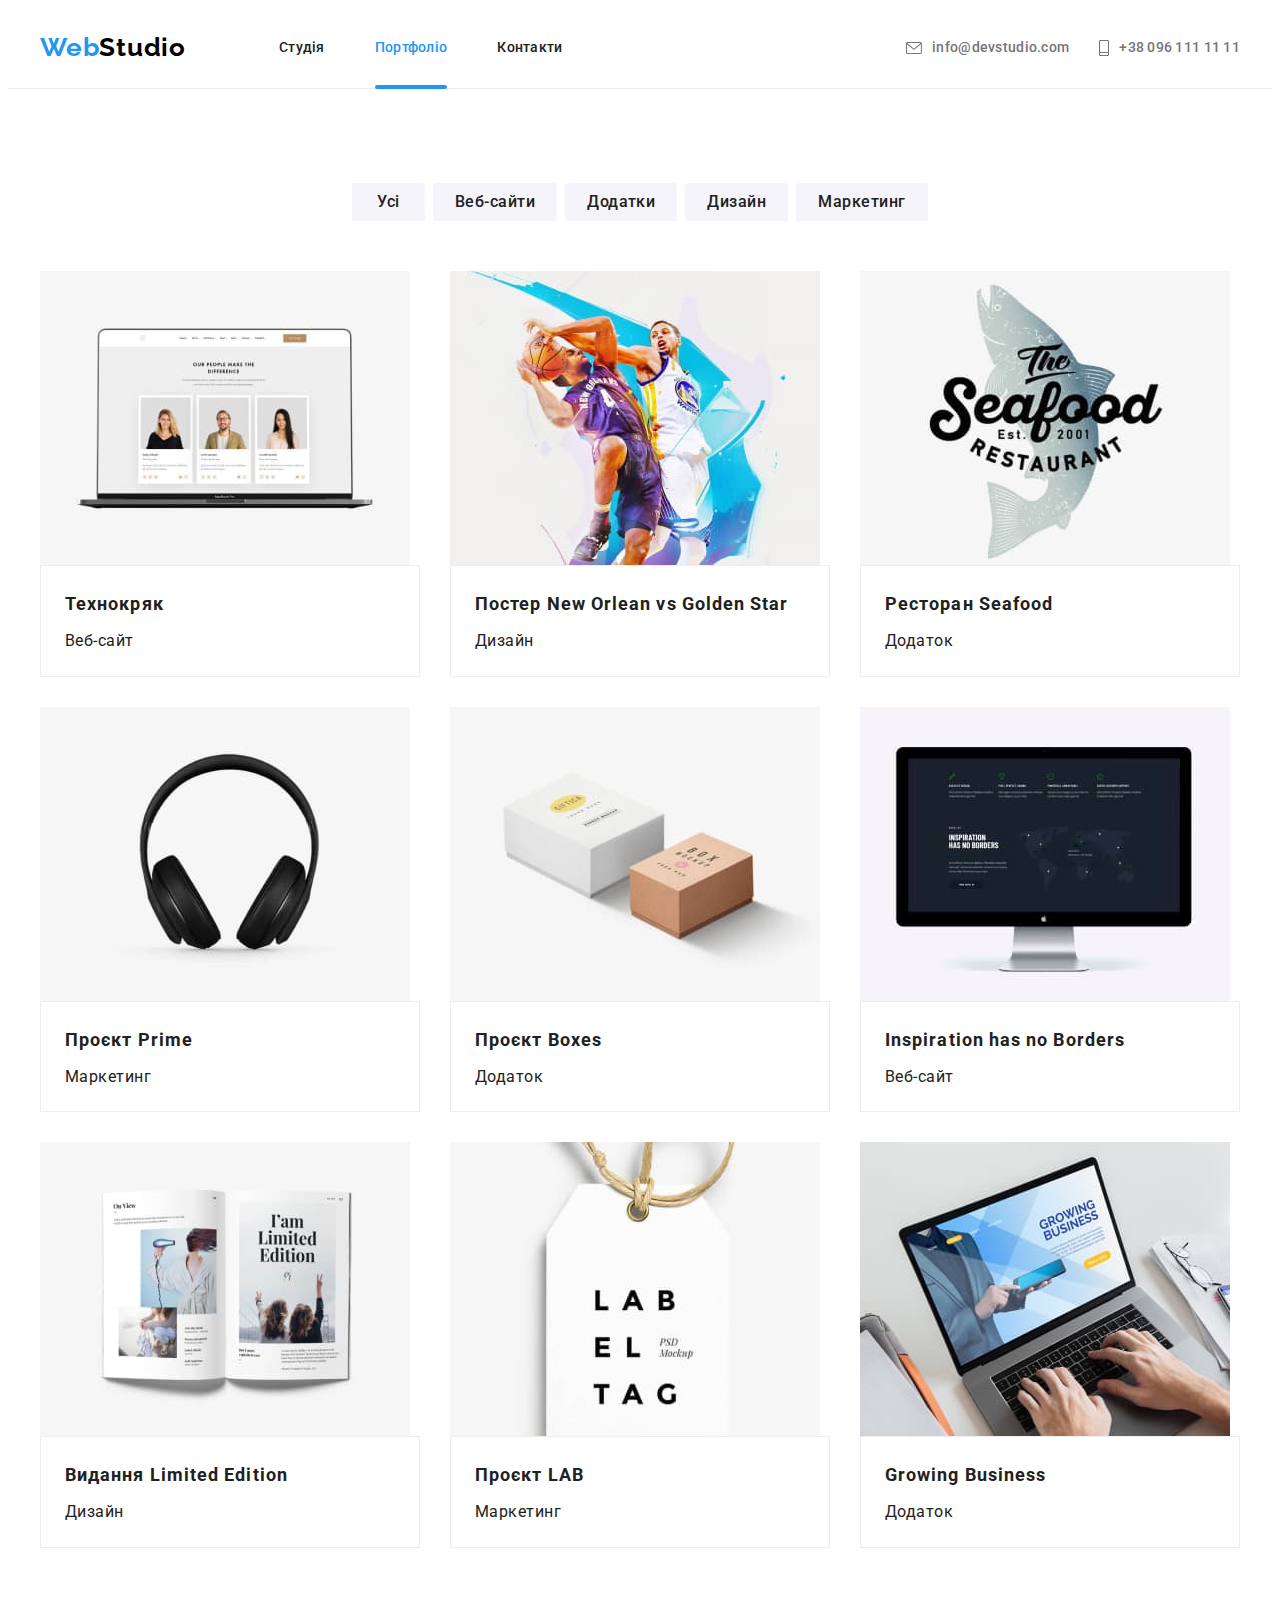
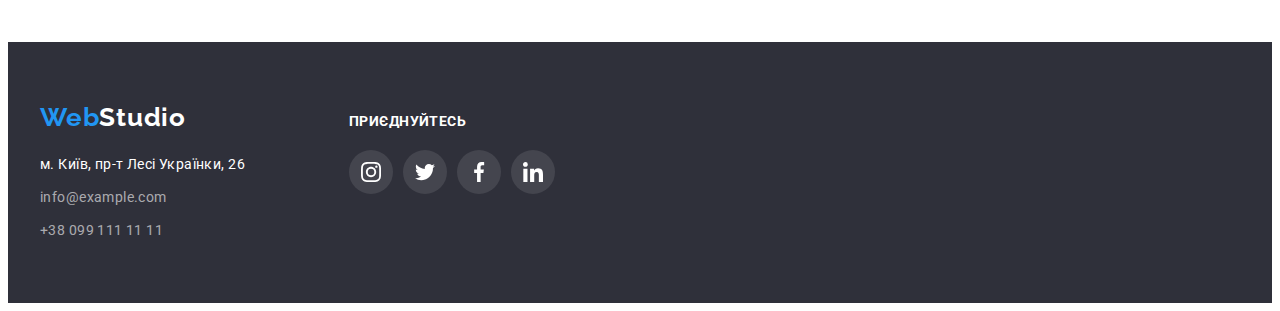
==== portfolio.html @ 79c246cd "Додано файли з попереднього репозиторія" ====
<!DOCTYPE html>
<html lang="uk">
  <head>
    <meta charset="UTF-8" />
    <meta http-equiv="X-UA-Compatible" content="IE=edge" />
    <meta name="viewport" content="width=device-width, initial-scale=1.0" />
    <title>WebStudio</title>
    <link
      rel="stylesheet"
      href="https://cdnjs.cloudflare.com/ajax/libs/modern-normalize/1.1.0/modern-normalize.min.css"
      integrity="sha512-wpPYUAdjBVSE4KJnH1VR1HeZfpl1ub8YT/NKx4PuQ5NmX2tKuGu6U/JRp5y+Y8XG2tV+wKQpNHVUX03MfMFn9Q=="
      crossorigin="anonymous"
      referrerpolicy="no-referrer"
    />
    <link rel="preconnect" href="https://fonts.googleapis.com" />
    <link rel="preconnect" href="https://fonts.gstatic.com" crossorigin />
    <link
      href="https://fonts.googleapis.com/css2?family=Raleway:wght@700&family=Roboto:wght@400;500;700;900&display=swap"
      rel="stylesheet"
    />
    <link rel="stylesheet" href="./css/styles.css" />
  </head>
  <body>
    <header class="header">
      <div class="container header-container">
        <nav class="header-nav">
          <a class="logo link" href="./index.html" lang="en"
            >Web<span lang="en">Studio</span></a
          >
          <ul class="header-list list">
            <li class="header-item">
              <a class="header-nav-link link" href="./index.html">Студія</a>
            </li>
            <li class="header-item">
              <a class="header-nav-link link current" href="./portfolio.html"
                >Портфоліо</a
              >
            </li>
            <li class="header-item">
              <a class="header-nav-link link" href="#">Контакти</a>
            </li>
          </ul>
        </nav>
        <ul class="header-contact-list list">
          <li class="header-contact-item">
            <a
              class="header-contact-link mailto nav-link link"
              href="mailto:info@devstudio.com"
            >
              <svg class="icon-header" width="16" height="12">
                <use href="./images/symbol-defs.svg#icon-mailto"></use>
              </svg>
              info@devstudio.com</a
            >
          </li>
          <li class="header-contact-item item">
            <a
              class="header-contact-link number nav-link link"
              href="tel:+380961111111"
            >
              <svg class="icon-header" width="10" height="16">
                <use href="./images/symbol-defs.svg#icon-phone"></use>
              </svg>
              +38 096 111 11 11</a
            >
          </li>
        </ul>
      </div>
    </header>
    <main>
      <section class="portfolio section">
        <div class="container">
          <h1 class="visually-hidden">Портфоліо</h1>
          <ul class="btn-list list">
            <li class="btn-item">
              <button class="portfolio-btn first btn" type="button">Усі</button>
            </li>
            <li class="btn-item">
              <button class="portfolio-btn btn" type="button">Веб-сайти</button>
            </li>
            <li class="btn-item">
              <button class="portfolio-btn btn" type="button">Додатки</button>
            </li>
            <li class="btn-item">
              <button class="portfolio-btn btn" type="button">Дизайн</button>
            </li>
            <li class="btn-item">
              <button class="portfolio-btn btn" type="button">Маркетинг</button>
            </li>
          </ul>
          <ul class="portfolio-list list">
            <li class="portfolio-item">
              <a class="portfolio-link">
                <div class="portfolio-cover-container">
                  <img
                    class="portfolio-image"
                    src="./images/portfolio/screen-laptop.jpg"
                    alt="Екран монітору"
                    width="370"
                    height="294"
                  />
                  <p class="portfolio-cover-text">
                    Ресурс пропонує комплексні пропозиції з різним рівнем
                    функціоналу та сервісів. Все це дозволить відвідувачу
                    отримати вичерпні відомості про компанію чи приватну особу.
                  </p>
                </div>
                <div class="portfolio-contant">
                  <h2 class="portfolio-title">Технокряк</h2>
                  <p class="portfolio-text">Веб-сайт</p>
                </div>
              </a>
            </li>
            <li class="portfolio-item">
              <a class="portfolio-link">
                <div class="portfolio-cover-container">
                  <img
                    class="portfolio-image"
                    src="./images/portfolio/two-play-ball.jpg"
                    alt="Двоє людей грає в баскетбол"
                    width="370"
                    height="294"
                  />
                  <p class="portfolio-cover-text"></p>
                </div>
                <div class="portfolio-contant">
                  <h2 class="portfolio-title">
                    Постер <span lang="en">New Orlean vs Golden Star</span>
                  </h2>
                  <p class="portfolio-text">Дизайн</p>
                </div>
              </a>
            </li>
            <li class="portfolio-item">
              <a class="portfolio-link">
                <div class="portfolio-cover-container">
                  <img
                    class="portfolio-image"
                    src="./images/portfolio/seafood.jpg"
                    alt="Логотип ресторану морської їжі"
                    width="370"
                    height="294"
                  />
                  <p class="portfolio-cover-text"></p>
                </div>
                <div class="portfolio-contant">
                  <h2 class="portfolio-title">
                    Ресторан <span lang="en">Seafood</span>
                  </h2>
                  <p class="portfolio-text">Додаток</p>
                </div>
              </a>
            </li>
            <li class="portfolio-item">
              <a class="portfolio-link">
                <div class="portfolio-cover-container">
                  <img
                    class="portfolio-image"
                    src="./images/portfolio/headphone.jpg"
                    alt="Великі навушники"
                    width="370"
                    height="294"
                  />
                  <p class="portfolio-cover-text"></p>
                </div>
                <div class="portfolio-contant">
                  <h2 class="portfolio-title">
                    Проєкт <span lang="en">Prime</span>
                  </h2>
                  <p class="portfolio-text">Маркетинг</p>
                </div>
              </a>
            </li>
            <li class="portfolio-item">
              <a class="portfolio-link">
                <div class="portfolio-cover-container">
                  <img
                    class="portfolio-image"
                    src="./images/portfolio/two-boxes.jpg"
                    alt="Дві коробки"
                    width="370"
                    height="294"
                  />
                  <p class="portfolio-cover-text"></p>
                </div>
                <div class="portfolio-contant">
                  <h2 class="portfolio-title">
                    Проєкт <span lang="en">Boxes</span>
                  </h2>
                  <p class="portfolio-text">Додаток</p>
                </div>
              </a>
            </li>
            <li class="portfolio-item">
              <a class="portfolio-link">
                <div class="portfolio-cover-container">
                  <img
                    class="portfolio-image"
                    src="./images/portfolio/monitor.jpg"
                    alt="Монітор компю'ютера"
                    width="370"
                    height="294"
                  />
                  <p class="portfolio-cover-text"></p>
                </div>
                <div class="portfolio-contant">
                  <h2 class="portfolio-title" lang="en">
                    Inspiration has no Borders
                  </h2>
                  <p class="portfolio-text">Веб-сайт</p>
                </div>
              </a>
            </li>
            <li class="portfolio-item">
              <a class="portfolio-link">
                <div class="portfolio-cover-container">
                  <img
                    class="portfolio-image"
                    src="./images/portfolio/magazine.jpg"
                    alt="Відкритий журнал"
                    width="370"
                    height="294"
                  />
                  <p class="portfolio-cover-text"></p>
                </div>
                <div class="portfolio-contant">
                  <h2 class="portfolio-title">
                    Видання <span lang="en">Limited Edition</span>
                  </h2>
                  <p class="portfolio-text">Дизайн</p>
                </div>
              </a>
            </li>
            <li class="portfolio-item">
              <a class="portfolio-link">
                <div class="portfolio-cover-container">
                  <img
                    class="portfolio-image"
                    src="./images/portfolio/tea-pag.jpg"
                    alt="Пакетик чаю з назвою проекту"
                    width="370"
                    height="294"
                  />
                  <p class="portfolio-cover-text"></p>
                </div>
                <div class="portfolio-contant">
                  <h2 class="portfolio-title">
                    Проєкт <span lang="en">LAB</span>
                  </h2>
                  <p class="portfolio-text">Маркетинг</p>
                </div>
              </a>
            </li>
            <li class="portfolio-item">
              <a class="portfolio-link">
                <div class="portfolio-cover-container">
                  <img
                    class="portfolio-image"
                    src="./images/portfolio/laptop.jpg"
                    alt="Друк на клавіатурі"
                    width="370"
                    height="294"
                  />
                  <p class="portfolio-cover-text"></p>
                </div>
                <div class="portfolio-contant">
                  <h2 class="portfolio-title" lang="en">Growing Business</h2>
                  <p class="portfolio-text">Додаток</p>
                </div>
              </a>
            </li>
          </ul>
        </div>
      </section>
    </main>
    <footer class="footer">
      <div class="container footer-container">
        <div class="container-address">
          <a class="logo link" href="./index.html" lang="en"
            >Web<span lang="en">Studio</span></a
          >
          <address class="footer-address">
            <ul class="footer-list list">
              <li class="footer-item">
                <a
                  class="footer-link address link"
                  href="https://goo.gl/maps/SXXD5D3ic1gdtgaX6"
                  rel="noopener noreferrer "
                  >м. Київ, пр-т Лесі Українки, 26</a
                >
              </li>
              <li class="footer-item">
                <a
                  class="footer-link contact link"
                  href="mailto:info@devstudio.com"
                  >info@example.com</a
                >
              </li>
              <li class="footer-item">
                <a class="footer-link contact link" href="tel:+380991111111"
                  >+38 099 111 11 11</a
                >
              </li>
            </ul>
          </address>
        </div>
        <div class="footer-social-container">
          <h3 class="footer-social-title">приєднуйтесь</h3>
          <ul class="footer-social-list">
            <li class="social-icon-item">
              <a class="social-icon-link" href="">
                <svg class="icon-network" width="20" height="20">
                  <use href="./images/symbol-defs.svg#icon-instagram"></use>
                </svg>
              </a>
            </li>
            <li class="social-icon-item">
              <a class="social-icon-link" href="">
                <svg class="icon-network" width="20" height="20">
                  <use href="./images/symbol-defs.svg#icon-twitter"></use>
                </svg>
              </a>
            </li>
            <li class="social-icon-item">
              <a class="social-icon-link" href="">
                <svg class="icon-network" width="20" height="20">
                  <use href="./images/symbol-defs.svg#icon-facebook"></use>
                </svg>
              </a>
            </li>
            <li class="social-icon-item">
              <a class="social-icon-link" href="">
                <svg class="icon-network" width="20" height="20">
                  <use href="./images/symbol-defs.svg#icon-linkedin"></use>
                </svg>
              </a>
            </li>
          </ul>
        </div>
      </div>
    </footer>
  </body>
</html>
---- css/styles.css ----
:root {
  --main-font-family: "Roboto", sans-serif;
  --second-font-family: "Raleway", sans-serif;
  --main-color-text: #212121;
  --second-maim-color-text: #757575;
  --accent-color: #2196f3;
  --second-background-color: #2f303a;
  --background-image: #eeeeee;
  --another-background-color: #f5f4fa;
  --black-color: #000000;
  --white-color: #ffffff;
  --btn-active: #188ce8;
  --main-font-weight: 400;
  --second-font-weight: 700;
  --padding-section: 94px;
  --image-gap: 30px;
  --main-image-background: linear-gradient(
      rgba(47, 48, 58, 0.4),
      rgba(47, 48, 58, 0.4)
    ),
    url(../images/top-bg.jpg);
}

p,
h1,
h2,
h3,
h4,
h5,
h6 {
  margin: 0;
}

ol,
ul {
  list-style: none;
  padding-left: 0;
  margin: 0;
}

button {
  cursor: pointer;
}

address {
  font-style: normal;
}

img {
  display: block;
  max-width: 100%;
  height: auto;
}

a {
  color: currentColor;
  text-decoration: none;
}

.link {
  text-decoration: none;
  transition-property: color;
  transition-duration: 250ms;
  transition-timing-function: cubic-bezier(0.4, 0, 0.2, 1);
}

.link:focus,
.link:hover {
  color: var(--accent-color);
}

.link.current {
  color: var(--accent-color);
}

.visually-hidden {
  position: absolute;
  width: 1px;
  height: 1px;
  margin: -1px;
  border: 0;
  padding: 0;
  white-space: nowrap;
  clip-path: inset(100%);
  clip: rect(0 0 0 0);
  overflow: hidden;
}

body {
  font-family: var(--main-font-family);
  font-weight: var(--main-font-weight);
  font-style: normal;
  color: var(--main-color-text);
  background-color: var(--white-color);
}

.container {
  width: 1200px;
  margin: 0 auto;
  padding-right: 15px;
  padding-left: 15px;
}

.btn {
  border: 0;
  border-radius: 4%;
}

.section {
  padding-top: var(--padding-section);
  padding-bottom: var(--padding-section);
}

.section.no-top-padding {
  padding-top: 0;
}

/* -------------------------------HEADER------------------------------- */

/* Загальні стилі для лого */
.logo {
  font-family: var(--second-font-family);
  font-weight: var(--second-font-weight);
  font-size: 26px;
  line-height: 1.19;
  letter-spacing: 0.03em;
  color: var(--accent-color);
  margin-right: 93px;
  padding-top: 24px;
  padding-bottom: 24px;
}

.header {
  border-bottom: 1px solid #ececec;
}

.header-nav {
  display: flex;
}
.header-container {
  display: flex;
  align-items: center;
}
.header-list {
  display: flex;
  align-items: center;
  gap: 50px;
}

.header .logo span {
  color: var(--black-color);
}

.header-nav-link {
  position: relative;
  padding-top: 32px;
  padding-bottom: 32px;
  font-family: var(--main-font-family);
  font-weight: 500;
  font-size: 14px;
  line-height: 1.14;
  letter-spacing: 0.02em;
  color: var(--main-color-text);
  display: block;
}

.current::after {
  content: "";
  position: absolute;
  bottom: 0;
  left: 0;
  display: block;
  width: 100%;
  height: 4px;
  background: var(--accent-color);
  border-radius: 2px;
  bottom: -1px;
}

.header-contact-list {
  display: flex;
  margin-left: auto;
  gap: 30px;
  align-items: center;
  justify-content: center;
}

.header-contact-link {
  padding-top: 32px;
  padding-bottom: 32px;
  color: var(--second-maim-color-text);
  font-weight: 500;
  font-size: 14px;
  line-height: 1.14;
  letter-spacing: 0.02em;
  display: flex;
  align-items: center;
}

.icon-header {
  fill: currentColor;
  margin-right: 10px;
}

/* .mailto::before {
  content: "";
  width: 16px;
  height: 12px;
  margin-right: 10px;
  background-image: url("../images/con-mailto.svg");
  background-size: contain;
}
.number::before {
  content: "";
  width: 16px;
  height: 12px;
  margin-right: 10px;
  background-image: url("../images/icon-phone.svg");
  background-size: contain;
}  */

/* -------------------------------FOOTER------------------------------- */

.footer {
  background: var(--second-background-color);
  padding-top: 60px;
  padding-bottom: 60px;
}
.footer-container {
  display: flex;
  flex-wrap: wrap;
  gap: 70px;
  align-items: baseline;
}

.footer-list {
  margin-top: 20px;
}

.footer-item:not(:last-child) {
  margin-bottom: 9px;
}

.footer .logo span {
  color: var(--white-color);
}

.footer-link {
  font-size: 14px;
  line-height: 1.71;
  letter-spacing: 0.03em;
}

.footer-link.address {
  color: var(--white-color);
}

.footer-link.contact {
  color: rgba(255, 255, 255, 0.6);
}

.footer-social-container {
  width: 206px;
  height: 80px;
}

.footer-social-title {
  font-weight: var(--second-font-weight);
  font-size: 14px;
  line-height: 1.14;
  letter-spacing: 0.03em;
  text-transform: uppercase;
  color: var(--white-color);
  margin-bottom: 20px;
}

.footer-social-list {
  display: flex;
  flex-wrap: wrap;
  gap: 10px;
  align-items: center;
  justify-content: center;
}

.social-icon-item {
  width: 44px;
  height: 44px;
}

.social-icon-link {
  width: 100%;
  height: 100%;
  border-radius: 50%;
  display: flex;
  align-items: center;
  justify-content: center;
  background: rgba(255, 255, 255, 0.1);
  fill: var(--white-color);
  transition-property: background-color;
  transition-duration: 250ms;
  transition-timing-function: cubic-bezier(0.4, 0, 0.2, 1);
}

.social-icon-link:hover,
.social-icon-link:focus {
  background-color: var(--accent-color);
}

/* ----------------------------------MAIN INDEX------------------------------- */

/* -------------------------------------top section------------------------------- */

.top-section {
  background-color: var(--second-background-color);
  padding-top: 200px;
  padding-bottom: 200px;
  background-image: var(--main-image-background);
  background-repeat: no-repeat;
  background-position: center;
  background-size: cover;
}

.top-title {
  font-weight: 900;
  font-size: 44px;
  line-height: 1.36;
  letter-spacing: 0.06em;
  text-transform: uppercase;
  color: var(--white-color);
  width: 696px;
  margin-bottom: 30px;
  text-align: center;
  margin-left: auto;
  margin-right: auto;
}

.top-btn {
  background: var(--accent-color);
  box-shadow: 0px 4px 4px rgba(0, 0, 0, 0.15);
  color: var(--white-color);
  font-weight: var(--second-font-weight);
  font-size: 16px;
  line-height: 1.87;
  min-width: 216px;
  display: flex;
  text-align: center;
  letter-spacing: 0.06em;
  padding: 10px 32px;
  align-items: center;
  margin-left: auto;
  margin-right: auto;
  transition-property: background-color;
  transition-duration: 250ms;
  transition-timing-function: cubic-bezier(0.4, 0, 0.2, 1);
}

.top-btn:focus,
.top-btn:hover {
  background-color: var(--btn-active);
}

/* ----------------------------------section features------------------------------- */

.features-list {
  display: flex;
  gap: 30px;
}

.features-title {
  font-weight: var(--second-font-weight);
  font-size: 14px;
  line-height: 1.14;
  letter-spacing: 0.03em;
  text-transform: uppercase;
  color: var(--main-color-text);
  margin-bottom: 10px;
}
.features-text {
  font-size: 14px;
  line-height: 1.71;
  letter-spacing: 0.03em;
  color: var(--second-maim-color-text);
}

.container-features-icon {
  width: 270px;
  height: 120px;
  border-radius: 4px;
  background: var(--another-background-color);
  margin-bottom: 30px;
  display: flex;
  align-items: center;
  justify-content: center;
}

/* ----------------------------------section direction------------------------------- */

/* Стилі для головних заголовків в секції direction та team */
.sections-title {
  font-weight: var(--second-font-weight);
  font-size: 36px;
  line-height: 1.16;
  text-align: center;
  letter-spacing: 0.03em;
  color: var(--main-color-text);
  margin-bottom: 50px;
}

.direction-list {
  padding: 0;
  margin: 0;
  display: flex;
  /* Фіксована (при видаленні img не втрачається ширина) сітка для елементів li, замість gap*/
  margin-left: calc(-1 * var(--image-gap));
  margin-top: calc(-1 * var(--image-gap));
}
.direction-item {
  position: relative;
  flex-basis: calc(100% / 3 - var(--image-gap));
  margin-left: var(--image-gap);
  margin-top: var(--image-gap);
}

.direction-container {
  display: flex;
  align-items: center;
  justify-content: center;
  position: absolute;
  bottom: 0;
  left: 0;
  width: 370px;
  height: 70px;
  background: rgba(47, 48, 58, 0.8);
  padding-top: 27px;
  padding-bottom: 27px;
}

.direction-title {
  font-weight: var(--second-font-weight);
  font-size: 14px;
  line-height: 1.14;
  align-items: center;
  letter-spacing: 0.03em;
  text-transform: uppercase;

  color: #ffffff;
}

/* ----------------------------------section team------------------------------- */

.team {
  background-color: var(--another-background-color);
}

.team-list {
  padding: 0;
  margin: 0;
  display: flex;
  /* Фіксована (при видаленні img не втрачається ширина) сітка для елементів li, замість gap*/
  margin-left: calc(-1 * var(--image-gap));
  margin-top: calc(-1 * var(--image-gap));
}

.team-item {
  background-color: var(--white-color);
  flex-basis: calc(100% / 3 - var(--image-gap));
  margin-left: var(--image-gap);
  margin-top: var(--image-gap);
  box-shadow: 0px 1px 3px rgba(0, 0, 0, 0.12), 0px 1px 1px rgba(0, 0, 0, 0.14),
    0px 2px 1px rgba(0, 0, 0, 0.2);
  border-radius: 0px 0px 4px 4px;
}

.team-contant {
  padding-top: 30px;
  padding-bottom: 30px;
}

.team-title {
  font-weight: 500;
  font-size: 16px;
  line-height: 1.18;
  text-align: center;
  letter-spacing: 0.03em;
  color: var(--main-color-text);
  margin-bottom: 10px;
}

.team-text {
  font-size: 16px;
  line-height: 1.18;
  text-align: center;
  letter-spacing: 0.03em;
  color: var(--second-maim-color-text);
  margin-bottom: 16px;
}

.team-icon-list {
  display: flex;
  flex-wrap: wrap;
  gap: 10px;
  align-items: center;
  justify-content: center;
}

.team-icon-item {
  width: 44px;
  height: 44px;
}

.team-icon-link {
  width: 100%;
  height: 100%;
  border-radius: 50%;
  display: flex;
  align-items: center;
  justify-content: center;
  fill: #afb1b8;
  transition-property: background-color, fill;
  transition-duration: 250ms;
  transition-timing-function: cubic-bezier(0.4, 0, 0.2, 1);
}

.team-icon-link:hover,
.team-icon-link:focus {
  background-color: #2196f3;
  fill: #ffffff;
}

/* ----------------------------------section clients------------------------------- */

.client > .sections-title {
  margin-bottom: 50px;
}

.clients-list {
  display: flex;
  flex-wrap: wrap;
  gap: 30px;
  align-items: center;
  justify-content: center;
}

.clients-item {
  /* width: 170px; */
  width: calc((100% - 150px) / 6);
  height: 92px;
}

.clients-link {
  width: 100%;
  height: 100%;
  border: 1px solid #afb1b8;
  border-radius: 4px;
  display: flex;
  align-items: center;
  justify-content: center;
  fill: #afb1b8;
  transition-property: border, fill;
  transition-duration: 250ms;
  transition-timing-function: cubic-bezier(0.4, 0, 0.2, 1);
}

.clients-link:hover,
.clients-link:focus {
  border: 1px solid #2196f3;
  fill: #2196f3;
}

/* -------------------------------MAIN PORTFOLIO------------------------------- */

.btn-list {
  margin-bottom: 50px;
  display: flex;
  justify-content: center;
  gap: 8px;
}

.portfolio-btn.first {
  padding: 6px 25px;
}

.portfolio-btn {
  background-color: var(--another-background-color);
  color: inherit;
  font-family: var(--main-font-family);
  font-weight: 500;
  font-size: 16px;
  line-height: 1.6;
  text-align: center;
  letter-spacing: 0.03em;
  padding: 6px 22px;
  transition-property: background-color, color;
  transition-duration: 250ms;
  transition-timing-function: cubic-bezier(0.4, 0, 0.2, 1);
}

.portfolio-btn:focus,
.portfolio-btn:hover {
  background-color: var(--accent-color);
  color: var(--white-color);
}

.portfolio-list {
  display: flex;
  flex-wrap: wrap;
  /* Фіксована (при видаленні img не втрачається ширина) сітка для елементів li, замість gap*/
  margin-left: calc(-1 * var(--image-gap));
  margin-top: calc(-1 * var(--image-gap));
}

.portfolio-item {
  flex-basis: calc(100% / 3 - var(--image-gap));
  margin-left: var(--image-gap);
  margin-top: var(--image-gap);
}

.portfolio-contant {
  border: 1px solid #eeeeee;
  padding: 20px 24px;
  min-width: 322px;
}

.portfolio-title {
  font-family: var(--main-font-family);
  font-weight: var(--second-font-weight);
  font-size: 18px;
  line-height: 2;
  letter-spacing: 0.06em;
  margin-bottom: 4px;
}

.portfolio-text {
  font-family: var(--main-font-family);
  font-size: 16px;
  line-height: 1.87;
  letter-spacing: 0.03em;
}

.portfolio-link {
  display: block;
  transition-property: box-shadow;
  transition-duration: 250ms;
  transition-timing-function: cubic-bezier(0.4, 0, 0.2, 1);
}

.portfolio-link:focus,
.portfolio-link:hover {
  box-shadow: 0px 1px 1px rgba(0, 0, 0, 0.12), 0px 4px 4px rgba(0, 0, 0, 0.06),
    1px 4px 6px rgba(0, 0, 0, 0.16);
}

.portfolio-cover-container {
  position: relative;
  overflow: hidden;
}

.portfolio-cover-text {
  position: absolute;
  top: 0;
  left: 0;
  width: 100%;
  height: 100%;
  background: rgba(33, 150, 243, 0.9);
  font-size: 18px;
  line-height: 1.5;
  letter-spacing: 0.03em;
  color: var(--white-color);
  padding: 63px 24px;
  transform: translateY(100%);
  transition-property: transform;
  transition-duration: 250ms;
  transition-timing-function: cubic-bezier(0.4, 0, 0.2, 1);
}

.portfolio-link:focus .portfolio-cover-text,
.portfolio-link:hover .portfolio-cover-text {
  transform: translateY(0);
}

/* -------------------------------MODAL------------------------------- */

.backdrop {
  position: fixed;
  top: 0;
  width: 100%;
  height: 100%;
  background-color: rgba(0, 0, 0, 0.2);
}

.modal {
  position: absolute;
  width: 528px;
  min-height: 581px;
  background: #ffffff;
  box-shadow: 0px 1px 3px rgba(0, 0, 0, 0.12), 0px 1px 1px rgba(0, 0, 0, 0.14),
    0px 2px 1px rgba(0, 0, 0, 0.2);
  border-radius: 4px;
  top: 50%;
  left: 50%;
  transform: translate(-50%, -50%) scale(1);
  transition-property: transform;
  transition-duration: 250ms;
  transition-timing-function: cubic-bezier(0.4, 0, 0.2, 1);
}

.backdrop.is-hidden .modal {
  transform: translate(-50%, -50%) scale(0);
}

.modal-btn {
  width: 30px;
  height: 30px;
  background-color: transparent;
  border: 1px solid rgba(0, 0, 0, 0.1);
  border-radius: 50%;
  position: absolute;
  right: 8px;
  top: 8px;
  display: flex;
  align-items: center;
  justify-content: center;
  padding: 0;
}

.is-hidden {
  opacity: 0;
  visibility: hidden;
  pointer-events: none;
}
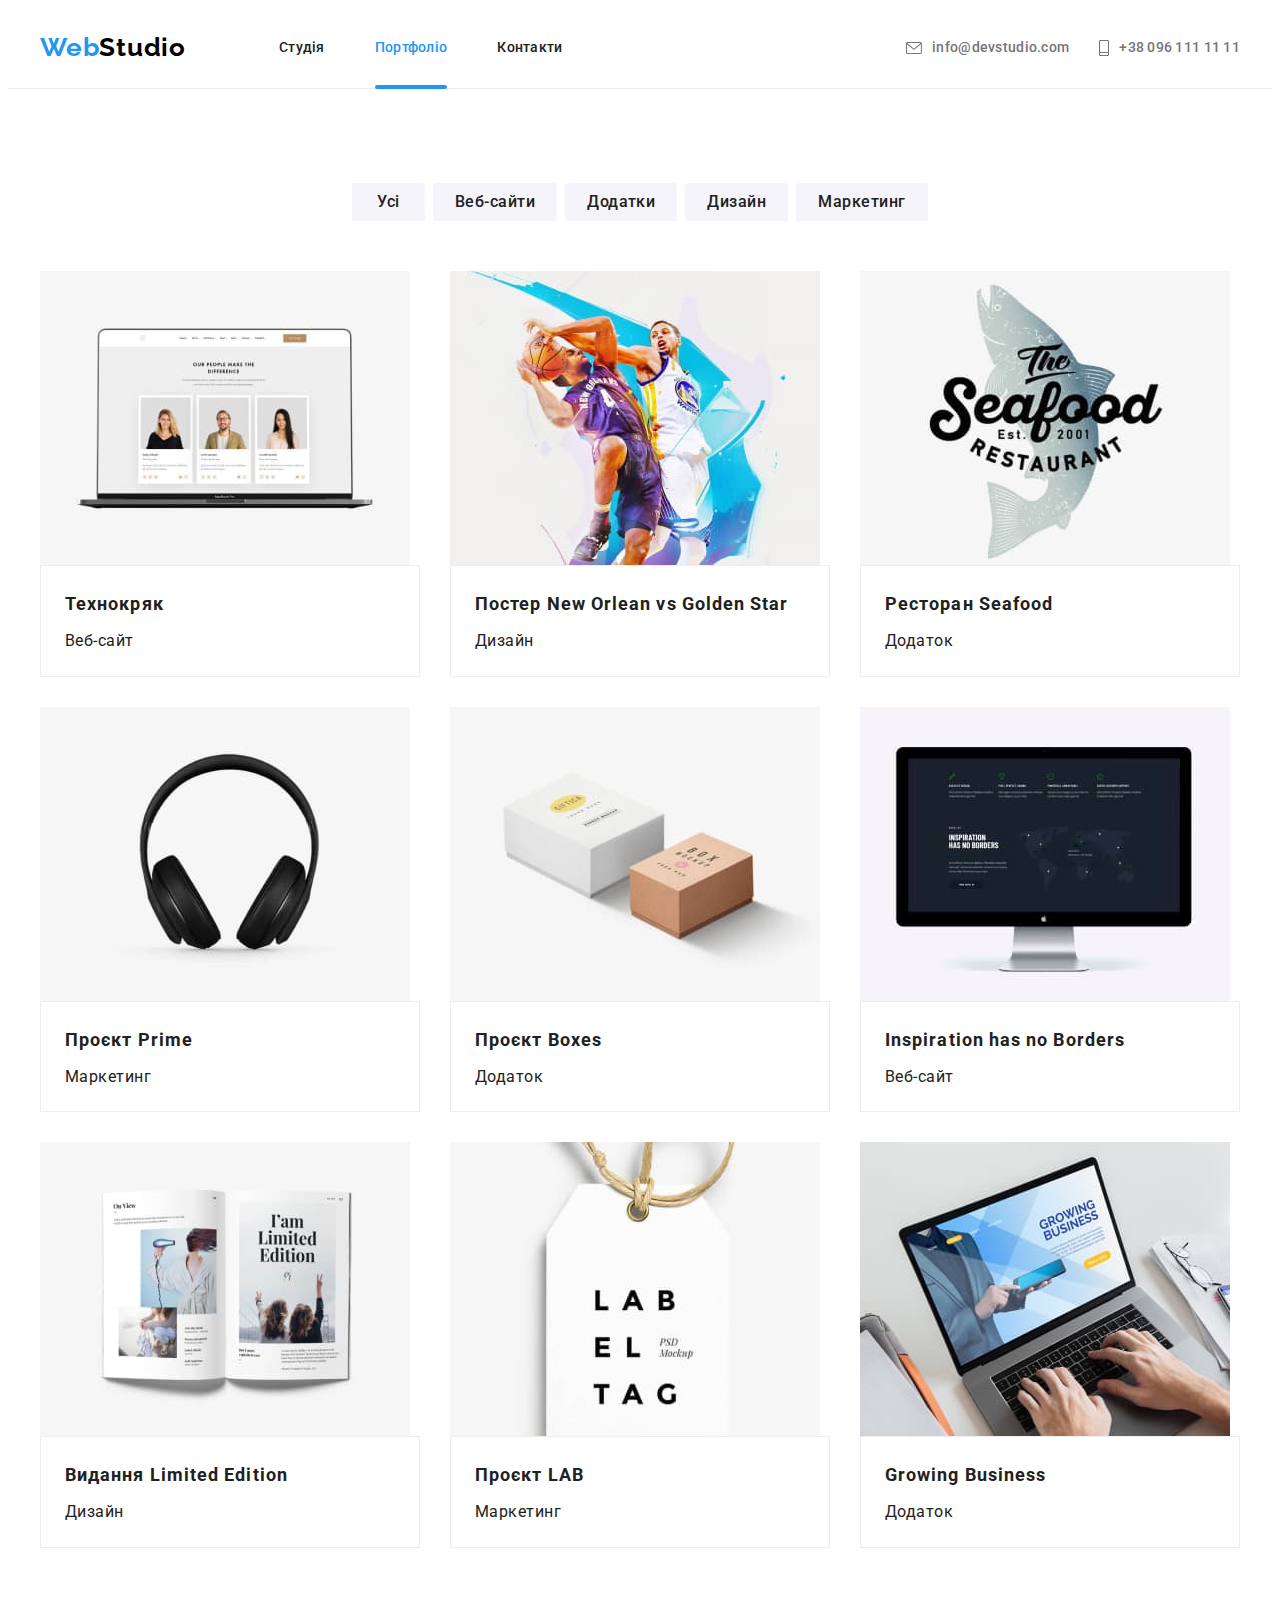
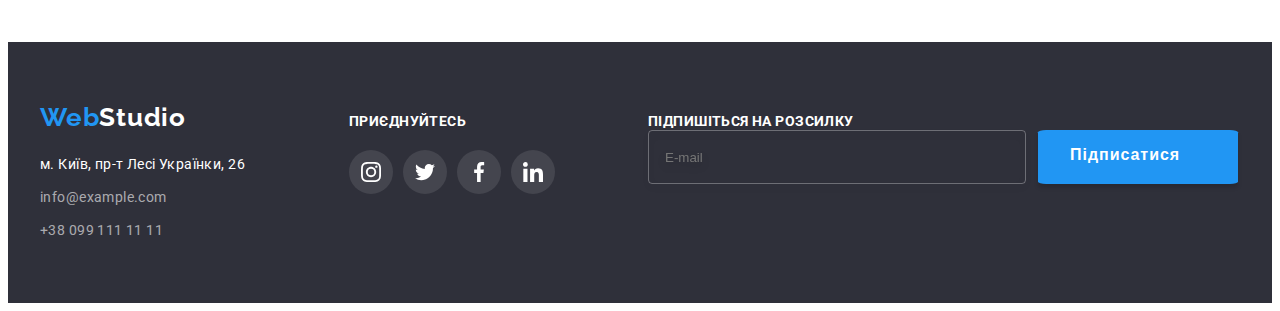
==== commit bb96e7be: "Update portfolio.html" ====
--- a/portfolio.html
+++ b/portfolio.html
@@ -337,7 +337,39 @@
             </li>
           </ul>
         </div>
+        <div class="footer-input-container">
+          <form class="form">
+            <label for="input-title" class="footer-input-title"
+              >Підпишіться на розсилку
+            </label>
+            <div class="input-container">
+              <input
+                class="footer-input"
+                id="input-title"
+                type="email"
+                id="mailing"
+                placeholder="E-mail"
+              />
+              <button type="submit" class="btn input-btn">
+                Підписатися
+                <svg class="icon-send" width="24" height="24">
+                  <use href="./images/symbol-defs.svg#icon-send"></use>
+                </svg>
+              </button>
+            </div>
+          </form>
+        </div>
       </div>
     </footer>
+    <div class="backdrop is-hidden" data-modal>
+      <div class="modal">
+        <button type="button" class="modal-btn" data-modal-close>
+          <svg class="icon-modal-close" width="11" height="11">
+            <use href="./images/symbol-defs.svg#icon-close"></use>
+          </svg>
+        </button>
+      </div>
+    </div>
+    <script src="./js/modal.js"></script>
   </body>
 </html>
--- a/css/styles.css
+++ b/css/styles.css
@@ -225,12 +225,24 @@
   background: var(--second-background-color);
   padding-top: 60px;
   padding-bottom: 60px;
+  display: flex;
+  flex-wrap: wrap;
+  align-items: baseline;
 }
 .footer-container {
   display: flex;
   flex-wrap: wrap;
-  gap: 70px;
   align-items: baseline;
+}
+
+.container-address {
+  margin-right: 70px;
+}
+
+.footer-social-container {
+  width: 206px;
+  height: 80px;
+  margin-right: 93px;
 }
 
 .footer-list {
@@ -257,11 +269,6 @@
 
 .footer-link.contact {
   color: rgba(255, 255, 255, 0.6);
-}
-
-.footer-social-container {
-  width: 206px;
-  height: 80px;
 }
 
 .footer-social-title {
@@ -304,6 +311,54 @@
 .social-icon-link:hover,
 .social-icon-link:focus {
   background-color: var(--accent-color);
+}
+
+.footer-input-title {
+  font-weight: var(--second-font-weight);
+  font-size: 14px;
+  line-height: 1.14;
+  letter-spacing: 0.03em;
+  text-transform: uppercase;
+  color: var(--white-color);
+  margin-bottom: 20px;
+}
+
+.input-container {
+  display: flex;
+}
+
+.input-container input {
+  width: 358px;
+  height: 50px;
+  outline: none;
+  border: 1px solid rgba(255, 255, 255, 0.3);
+  filter: drop-shadow(0px 4px 4px rgba(0, 0, 0, 0.15));
+  border-radius: 4px;
+  background-color: inherit;
+  padding-left: 16px;
+  margin-right: 12px;
+}
+
+.input-btn {
+  background: var(--accent-color);
+  box-shadow: 0px 4px 4px rgba(0, 0, 0, 0.15);
+  color: var(--white-color);
+  font-weight: var(--second-font-weight);
+  font-size: 16px;
+  line-height: 1.87;
+  min-width: 200px;
+  display: flex;
+  text-align: center;
+  letter-spacing: 0.06em;
+  padding: 10px 32px;
+  transition-property: background-color;
+  transition-duration: 250ms;
+  transition-timing-function: cubic-bezier(0.4, 0, 0.2, 1);
+}
+
+.input-btn:focus,
+.input-btn:hover {
+  background-color: var(--btn-active);
 }
 
 /* ----------------------------------MAIN INDEX------------------------------- */
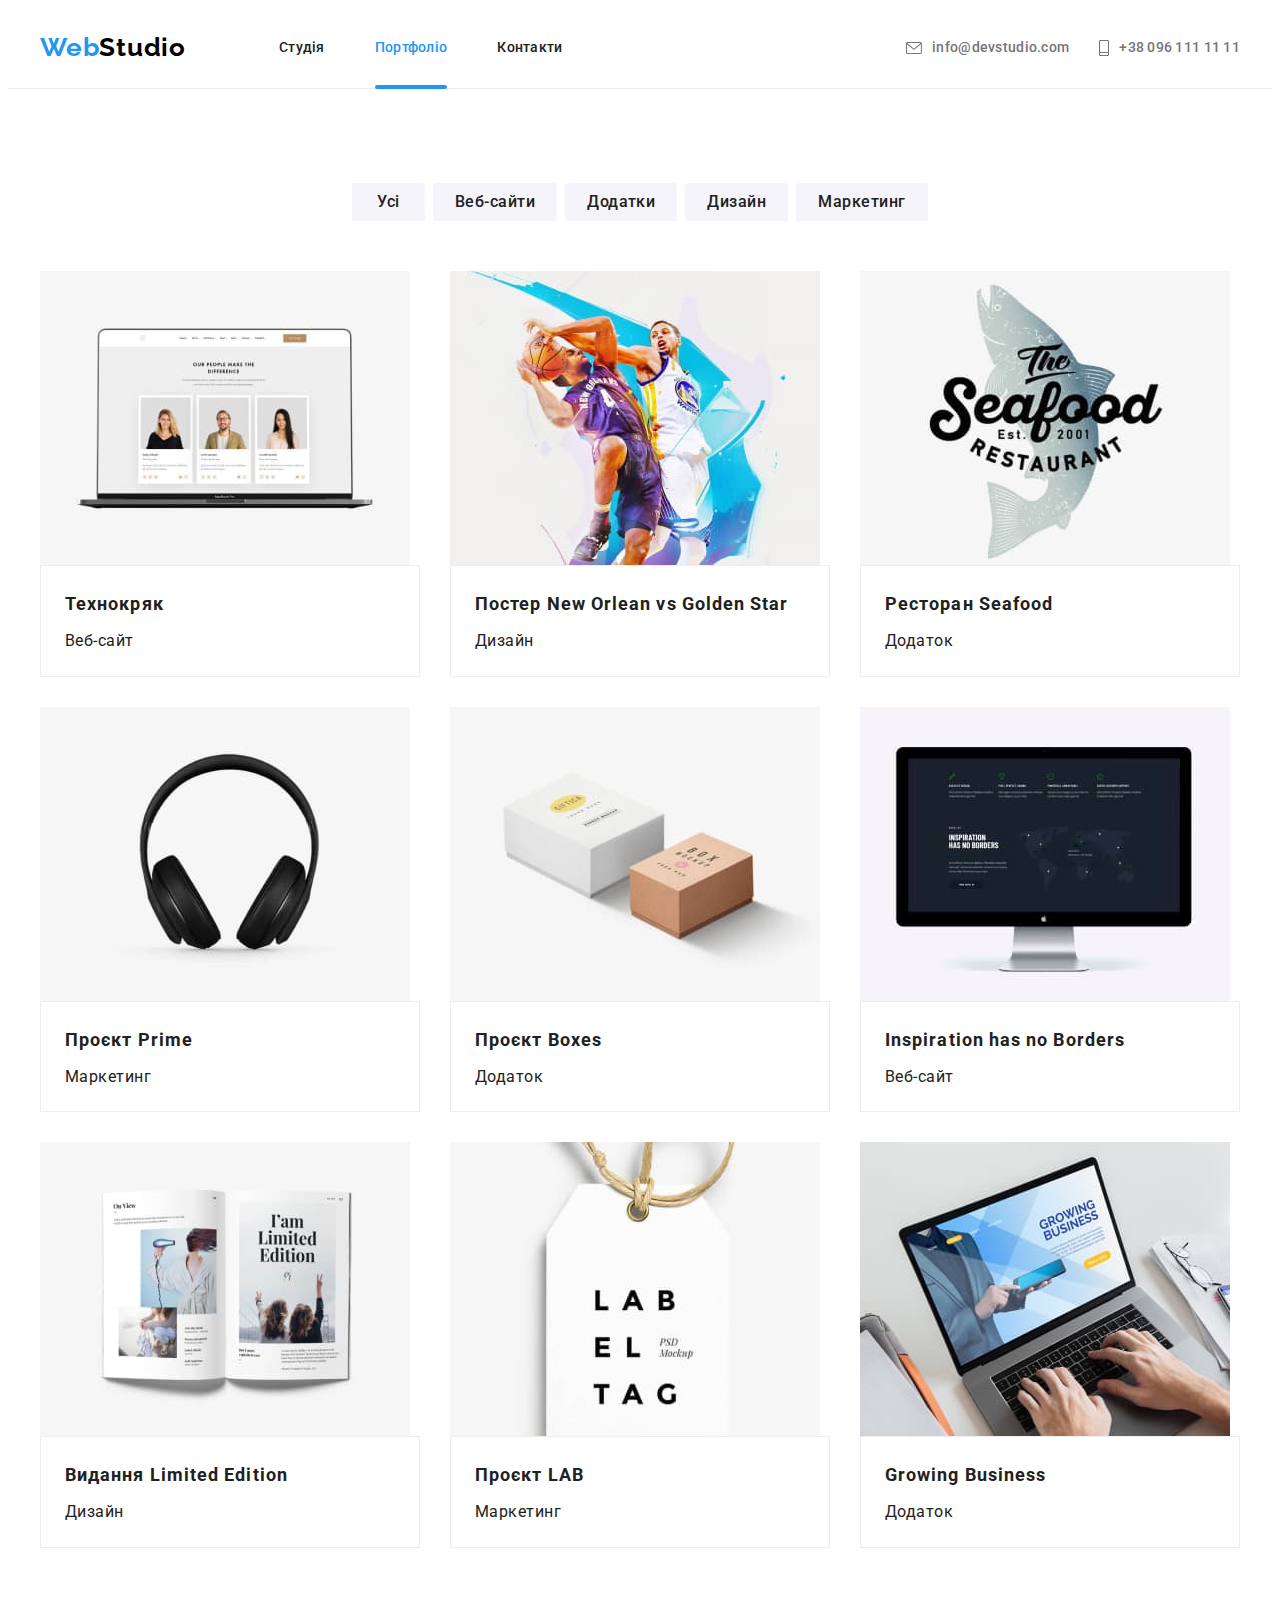
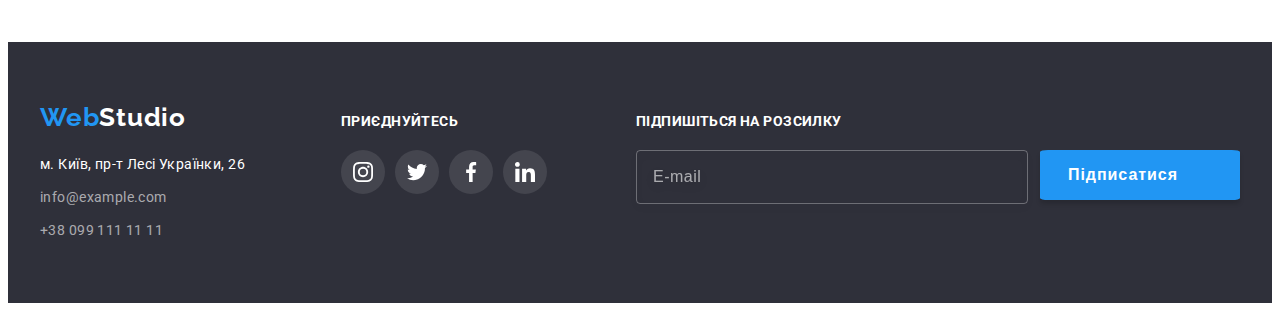
==== commit eb8166eb: "Update portfolio.html" ====
--- a/portfolio.html
+++ b/portfolio.html
@@ -337,20 +337,20 @@
             </li>
           </ul>
         </div>
-        <div class="footer-input-container">
+        <div class="footer-input-container" style="margin-left: auto">
           <form class="form">
-            <label for="input-title" class="footer-input-title"
+            <label for="mailing" class="footer-input-title"
               >Підпишіться на розсилку
             </label>
             <div class="input-container">
               <input
+                type="email"
                 class="footer-input"
-                id="input-title"
-                type="email"
+                name="E-mail"
                 id="mailing"
                 placeholder="E-mail"
               />
-              <button type="submit" class="btn input-btn">
+              <button type="submit" class="btn input-btn-send">
                 Підписатися
                 <svg class="icon-send" width="24" height="24">
                   <use href="./images/symbol-defs.svg#icon-send"></use>
@@ -363,7 +363,7 @@
     </footer>
     <div class="backdrop is-hidden" data-modal>
       <div class="modal">
-        <button type="button" class="modal-btn" data-modal-close>
+        <button type="button" class="btn modal-btn" data-modal-close>
           <svg class="icon-modal-close" width="11" height="11">
             <use href="./images/symbol-defs.svg#icon-close"></use>
           </svg>
--- a/css/styles.css
+++ b/css/styles.css
@@ -237,12 +237,12 @@
 
 .container-address {
   margin-right: 70px;
+  width: 231px;
 }
 
 .footer-social-container {
   width: 206px;
   height: 80px;
-  margin-right: 93px;
 }
 
 .footer-list {
@@ -320,14 +320,9 @@
   letter-spacing: 0.03em;
   text-transform: uppercase;
   color: var(--white-color);
-  margin-bottom: 20px;
-}
-
-.input-container {
-  display: flex;
-}
-
-.input-container input {
+}
+
+.footer-input {
   width: 358px;
   height: 50px;
   outline: none;
@@ -336,31 +331,54 @@
   border-radius: 4px;
   background-color: inherit;
   padding-left: 16px;
+  padding-right: 16px;
   margin-right: 12px;
-}
-
-.input-btn {
+  font-size: 16px;
+  line-height: 1.25;
+  letter-spacing: 0.03em;
+  color: var(--white-color);
+}
+
+.footer-input::placeholder {
+  font-size: 16px;
+  line-height: 1.25;
+  letter-spacing: 0.03em;
+  color: rgba(255, 255, 255, 0.6);
+}
+
+.input-container {
+  display: flex;
+  margin-top: 20px;
+}
+
+.input-btn-send {
   background: var(--accent-color);
   box-shadow: 0px 4px 4px rgba(0, 0, 0, 0.15);
   color: var(--white-color);
+  fill: var(--white-color);
   font-weight: var(--second-font-weight);
   font-size: 16px;
   line-height: 1.87;
   min-width: 200px;
-  display: flex;
-  text-align: center;
+  height: 50px;
   letter-spacing: 0.06em;
-  padding: 10px 32px;
+  outline: none;
   transition-property: background-color;
   transition-duration: 250ms;
   transition-timing-function: cubic-bezier(0.4, 0, 0.2, 1);
-}
-
-.input-btn:focus,
-.input-btn:hover {
+  display: flex;
+  align-items: center;
+  justify-content: center;
+}
+
+.input-btn-send:focus,
+.input-btn-send:hover {
   background-color: var(--btn-active);
 }
 
+.icon-send {
+  margin-left: 10px;
+}
 /* ----------------------------------MAIN INDEX------------------------------- */
 
 /* -------------------------------------top section------------------------------- */
@@ -753,10 +771,12 @@
   border-radius: 4px;
   top: 50%;
   left: 50%;
+  justify-content: center;
   transform: translate(-50%, -50%) scale(1);
   transition-property: transform;
   transition-duration: 250ms;
   transition-timing-function: cubic-bezier(0.4, 0, 0.2, 1);
+  padding: 40px;
 }
 
 .backdrop.is-hidden .modal {
@@ -776,6 +796,14 @@
   align-items: center;
   justify-content: center;
   padding: 0;
+  transition-property: background-color;
+  transition-duration: 250ms;
+  transition-timing-function: cubic-bezier(0.4, 0, 0.2, 1);
+}
+
+.modal-btn:hover,
+.modal-btn:focus {
+  fill: var(--accent-color);
 }
 
 .is-hidden {
@@ -783,3 +811,162 @@
   visibility: hidden;
   pointer-events: none;
 }
+
+/* ------------------------------------Form Modal---------------------------------- */
+
+.modal-title {
+  font-weight: var(--second-font-weight);
+  font-size: 20px;
+  line-height: 1.15;
+  text-align: center;
+  letter-spacing: 0.03em;
+  margin-bottom: 12px;
+}
+
+.modal-input-container {
+  margin-bottom: 20px;
+}
+
+.modal-field {
+  margin-bottom: 10px;
+}
+
+.input-title {
+  font-size: 12px;
+  line-height: 1.16;
+  letter-spacing: 0.01em;
+  color: var(--second-maim-color-text);
+  margin-bottom: 4px;
+  display: block;
+}
+
+.modal-input {
+  width: 100%;
+  border: 1px solid rgba(33, 33, 33, 0.2);
+  border-radius: 4px;
+  font-size: 12px;
+  line-height: 1.16;
+  letter-spacing: 0.01em;
+  color: var(--main-color-text);
+  outline: transparent;
+  cursor: pointer;
+  transition-property: border;
+  transition-duration: 250ms;
+  transition-timing-function: cubic-bezier(0.4, 0, 0.2, 1);
+}
+
+.modal-input:focus {
+  border: 1px solid var(--accent-color);
+}
+
+.modal-input:focus + .modal-input-icon {
+  fill: var(--accent-color);
+}
+
+.modal-input.text {
+  height: 40px;
+  padding-left: 42px;
+  padding-right: 16px;
+}
+
+.modal-input.comment {
+  height: 120px;
+  padding: 16px;
+  resize: none;
+}
+
+.modal-input.comment::placeholder {
+  font-size: 12px;
+  line-height: 1.16;
+  letter-spacing: 0.01em;
+  color: rgba(117, 117, 117, 0.5);
+}
+
+.input-wrap {
+  position: relative;
+}
+
+.input-wrap:focus {
+  border: 1px solid var(--accent-color);
+  fill: var(--accent-color);
+}
+
+.modal-input-icon {
+  position: absolute;
+  top: 50%;
+  transform: translateY(-50%);
+  left: 12px;
+  transition-property: fill;
+  transition-duration: 250ms;
+  transition-timing-function: cubic-bezier(0.4, 0, 0.2, 1);
+}
+
+.checkbox-container {
+  text-align: center;
+  justify-content: center;
+  margin-bottom: 30px;
+  display: flex;
+  align-items: center;
+  justify-content: center;
+}
+
+.checkbox-text {
+  font-size: 14px;
+  line-height: 1.71;
+  letter-spacing: 0.03em;
+  color: var(--second-maim-color-text);
+  margin-right: 4px;
+  display: flex;
+  align-items: center;
+  justify-content: center;
+}
+
+.checkbox-link {
+  font-size: 14px;
+  line-height: 1.71;
+  letter-spacing: 0.03em;
+  color: var(--accent-color);
+  text-decoration: underline;
+  cursor: pointer;
+}
+
+.checkbox-text span {
+  width: 16px;
+  height: 15px;
+  border: 2px solid var(--main-color-text);
+  border-radius: 8%;
+  align-items: center;
+  justify-content: center;
+  display: flex;
+  fill: transparent;
+  margin-right: 5px;
+}
+
+.input-check:checked + .checkbox-text span {
+  background: var(--accent-color);
+  border: transparent;
+  fill: var(--white-color);
+}
+
+/* .icon-border {
+  width: 16px;
+  height: 15px;
+  border: 2px solid var(--main-color-text);
+  border-radius: 8%;
+  align-items: center;
+  justify-content: center;
+  display: flex;
+  fill: transparent;
+  margin-right: 7px;
+}
+
+.input-check:checked + .icon-border {
+  background: var(--accent-color);
+  border: transparent;
+  fill: var(--white-color);
+} */
+
+.input-btn-send {
+  margin-left: auto;
+  margin-right: auto;
+}
